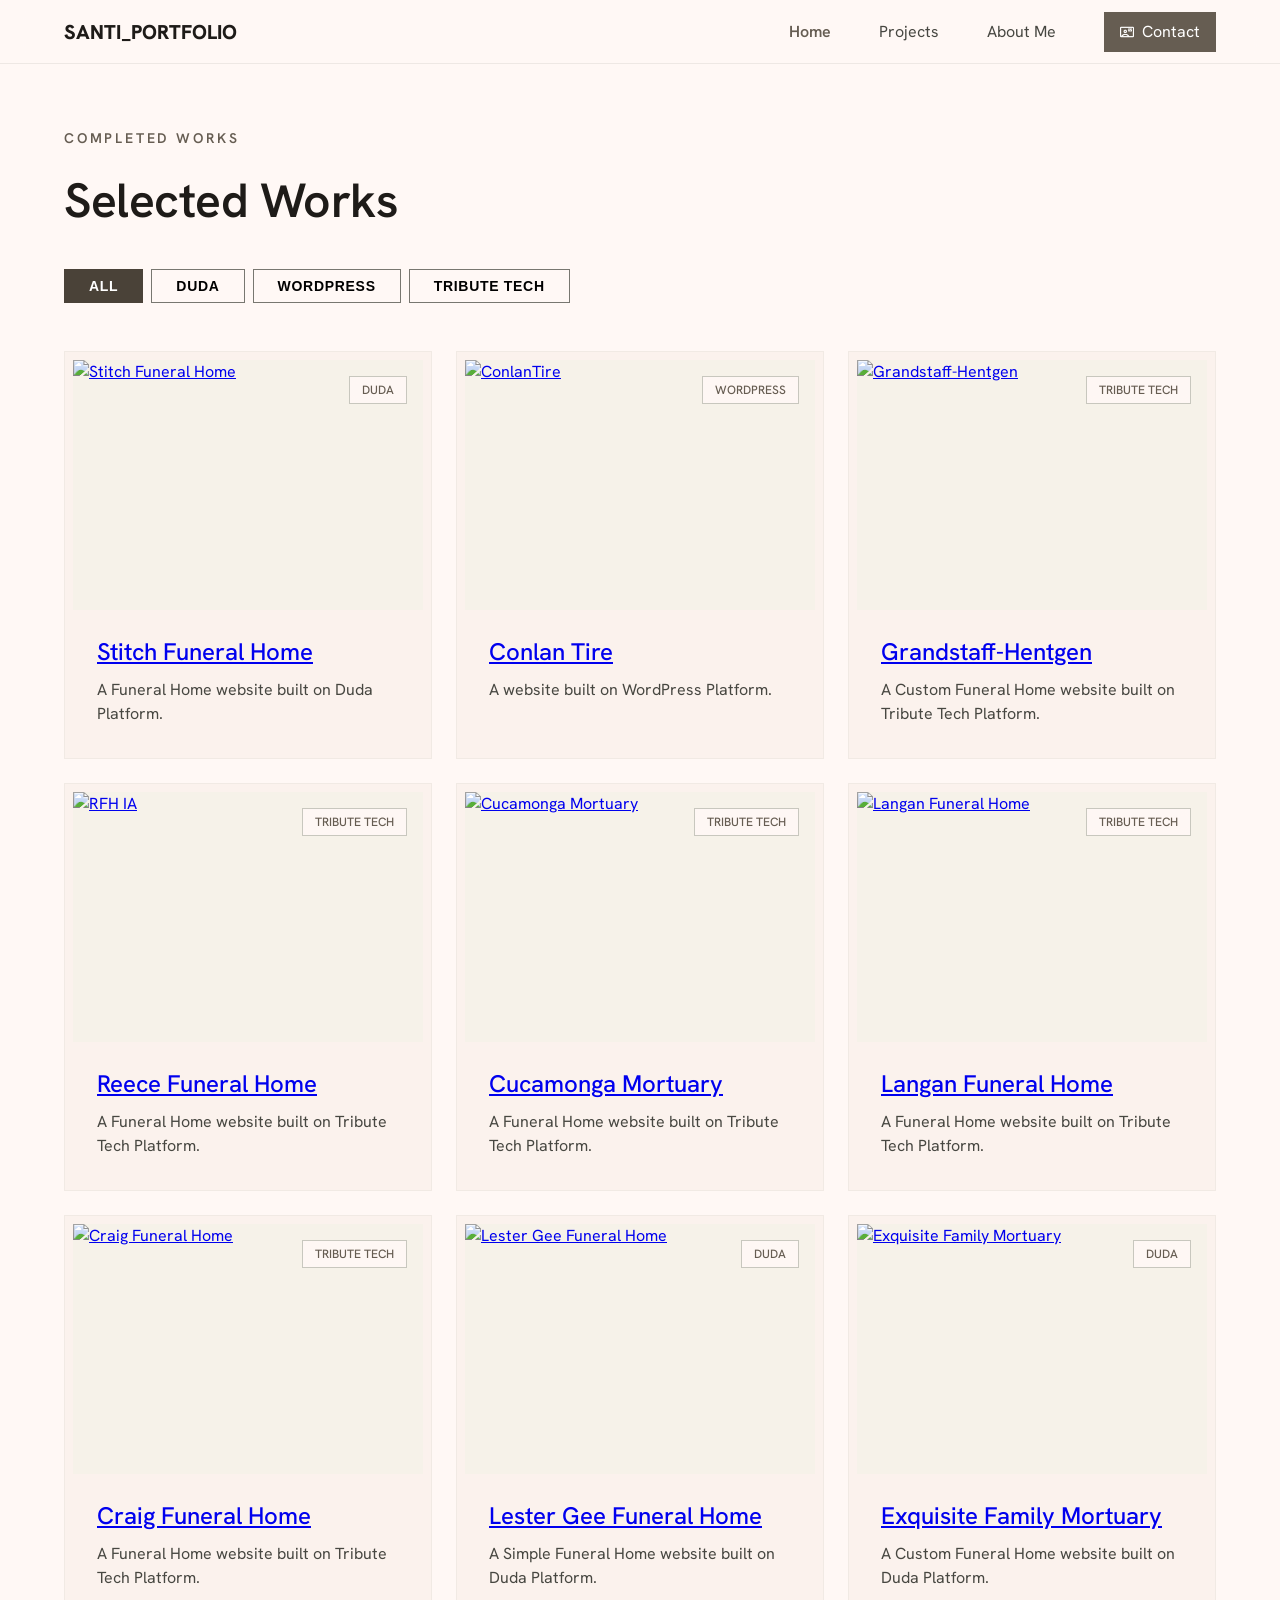
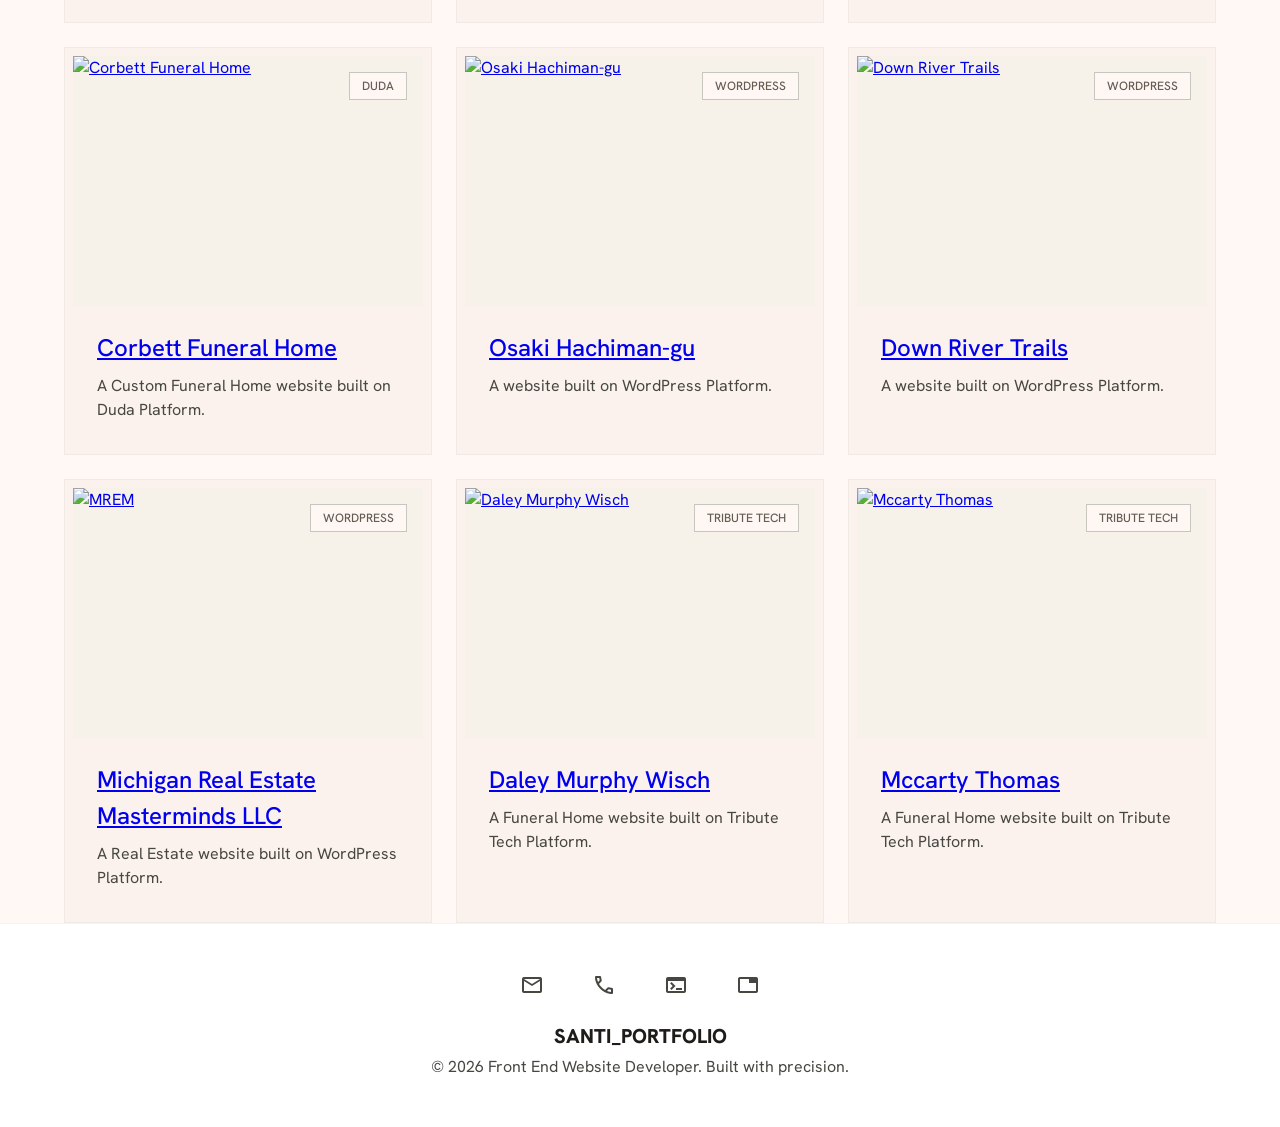
==== portfolio.html @ 379f8e72 "Add files via upload" ====
<!doctype html>

<html lang="en">
  <head>
    <meta charset="utf-8" />
    <meta content="width=device-width, initial-scale=1.0" name="viewport" />
    <title>Selected Works | Pro Portfolio</title>
    <link rel="stylesheet" href="./style2.css" />
  </head>
  <body>
    <!-- Header -->
    <header>
      <div class="logo">SANTI_PORTFOLIO</div>
      <nav class="nav-desktop">
        <a class="nav-link label-md active" href="index.html">Home</a>
        <a class="nav-link label-md" href="index.html#projects">Projects</a>
        <a class="nav-link label-md" href="index.html#info">About Me</a>
        <a class="btn-contact-nav" href="index.html#contact">
          <span class="material-symbols-outlined" style="font-size: 14px"
            >contact_mail</span
          >
          <span class="label-md">Contact</span>
        </a>
      </nav>
      <button class="menu-trigger">
        <span class="material-symbols-outlined">menu</span>
      </button>
    </header>
    <main class="container">
      <div class="gallery-header">
        <p class="archive-label">Completed Works</p>
        <h2 class="gallery-title">Selected Works</h2>
        <div class="filter-container" id="filter-container">
          <button class="filter-btn active" data-filter="all">ALL</button>
          <button class="filter-btn" data-filter="Duda">Duda</button>
          <button class="filter-btn" data-filter="WP">WordPress</button>
          <button class="filter-btn" data-filter="TT">Tribute Tech</button>
        </div>
      </div>
      <div class="project-grid" id="project-grid">
        <article class="project-card" data-category="Duda">
          <div class="project-image-wrapper">
            <a href="https://www.stithfuneralhome.com/" target="_blank" rel="noopener noreferrer">
            <img
              alt="Stitch Funeral Home"
              src="./files/stitchfh.png"
            />
            <div class="project-tag">Duda</div>
          </div>
          <div class="project-info">
              <h3 class="project-name">Stitch Funeral Home</h3></a>
            <p class="project-desc">
              A Funeral Home website built on Duda Platform.
            </p>
          </div>
        </article>

        <article class="project-card" data-category="WP">
          <div class="project-image-wrapper">
            <a href="https://conlantire.com/" target="_blank" rel="noopener noreferrer">
            <img
              alt="ConlanTire"
              src="./files/conlan.png"
            />
            <div class="project-tag">WordPress</div>
          </div>
          <div class="project-info">
              <h3 class="project-name">Conlan Tire</h3></a>
            <p class="project-desc">
              A website built on WordPress Platform.
            </p>
          </div>
        </article>

        <article class="project-card" data-category="TT">
          <div class="project-image-wrapper">
            <a href="https://www.grandstaff-hentgen.com/" target="_blank" rel="noopener noreferrer">
            <img
              alt="Grandstaff-Hentgen"
              src="./files/grandstaff.png"
            />
            <div class="project-tag">Tribute Tech</div>
          </div>
          <div class="project-info">
              <h3 class="project-name">Grandstaff-Hentgen</h3></a>
            <p class="project-desc">
              A Custom Funeral Home website built on Tribute Tech Platform.
            </p>
          </div>
        </article>

        <article class="project-card" data-category="TT">
          <div class="project-image-wrapper">
            <a href="https://www.rfh-ia.com/" target="_blank" rel="noopener noreferrer">
            <img
              alt="RFH IA"
              src="./files/reece.png"
            />
            <div class="project-tag">Tribute Tech</div>
          </div>
          <div class="project-info">
              <h3 class="project-name">Reece Funeral Home</h3></a>
            <p class="project-desc">
              A Funeral Home website built on Tribute Tech Platform.
            </p>
          </div>
        </article>

        <article class="project-card" data-category="TT">
          <div class="project-image-wrapper">
            <a href="https://www.cucamongamortuary.com/" target="_blank" rel="noopener noreferrer">
            <img
              alt="Cucamonga Mortuary"
              src="./files/cucamonga.png"
            />
            <div class="project-tag">Tribute Tech</div>
          </div>
          <div class="project-info">
              <h3 class="project-name">Cucamonga Mortuary</h3></a>
            <p class="project-desc">
              A Funeral Home website built on Tribute Tech Platform.
            </p>
          </div>
        </article>

        <article class="project-card" data-category="TT">
          <div class="project-image-wrapper">
            <a href="https://www.langanfuneralhome.com/" target="_blank" rel="noopener noreferrer">
            <img
              alt="Langan Funeral Home"
              src="./files/langan.png"
            />
            <div class="project-tag">Tribute Tech</div>
          </div>
          <div class="project-info">
              <h3 class="project-name">Langan Funeral Home</h3></a>
            <p class="project-desc">
              A Funeral Home website built on Tribute Tech Platform.
            </p>
          </div>
        </article>

                <article class="project-card" data-category="TT">
          <div class="project-image-wrapper">
            <a href="https://www.craigfuneralhome.com/" target="_blank" rel="noopener noreferrer">
            <img
              alt="Craig Funeral Home"
              src="./files/craig.png"
            />
            <div class="project-tag">Tribute Tech</div>
          </div>
          <div class="project-info">
              <h3 class="project-name">Craig Funeral Home</h3></a>
            <p class="project-desc">
              A Funeral Home website built on Tribute Tech Platform.
            </p>
          </div>
        </article>

        <article class="project-card" data-category="Duda">
          <div class="project-image-wrapper">
            <a href="https://www.lestergeefh.com/" target="_blank" rel="noopener noreferrer">
            <img
              alt="Lester Gee Funeral Home"
              src="./files/lester.png"
            />
            <div class="project-tag">Duda</div>
          </div>
          <div class="project-info">
              <h3 class="project-name">Lester Gee Funeral Home</h3></a>
            <p class="project-desc">
              A Simple Funeral Home website built on Duda Platform.
            </p>
          </div>
        </article>

        <article class="project-card" data-category="Duda">
          <div class="project-image-wrapper">
            <a href="https://www.exquisitefamilymortuary.com/" target="_blank" rel="noopener noreferrer">
            <img
              alt="Exquisite Family Mortuary"
              src="./files/exquisite.png"
            />
            <div class="project-tag">Duda</div>
          </div>
          <div class="project-info">
              <h3 class="project-name">Exquisite Family Mortuary</h3></a>
            <p class="project-desc">
              A Custom Funeral Home website built on Duda Platform.
            </p>
          </div>
        </article>        

        <article class="project-card" data-category="Duda">
          <div class="project-image-wrapper">
            <a href="https://www.corbettfuneralhome.ca/" target="_blank" rel="noopener noreferrer">
            <img
              alt="Corbett Funeral Home"
              src="./files/corbett.png"
            />
            <div class="project-tag">Duda</div>
          </div>
          <div class="project-info">
              <h3 class="project-name">Corbett Funeral Home</h3></a>
            <p class="project-desc">
              A Custom Funeral Home website built on Duda Platform.
            </p>
          </div>
        </article>        

        <article class="project-card" data-category="WP">
          <div class="project-image-wrapper">
            <a href="https://www.osakihachimangu.com/" target="_blank" rel="noopener noreferrer">
            <img
              alt="Osaki Hachiman-gu"
              src="./files/osaki.png"
            />
            <div class="project-tag">WordPress</div>
          </div>
          <div class="project-info">
              <h3 class="project-name">Osaki Hachiman-gu</h3></a>
            <p class="project-desc">
              A website built on WordPress Platform.
            </p>
          </div>
        </article>        

        <article class="project-card" data-category="WP">
          <div class="project-image-wrapper">
            <a href="https://downrivertrails.org/" target="_blank" rel="noopener noreferrer">
            <img
              alt="Down River Trails"
              src="./files/downriver.png"
            />
            <div class="project-tag">WordPress</div>
          </div>
          <div class="project-info">
              <h3 class="project-name">Down River Trails</h3></a>
            <p class="project-desc">
              A website built on WordPress Platform.
            </p>
          </div>
        </article>               

        <article class="project-card" data-category="WP">
          <div class="project-image-wrapper">
            <a href="https://michiganrealestatemastermindsllc.com/" target="_blank" rel="noopener noreferrer">
            <img
              alt="MREM"
              src="./files/mrem.png"
            />
            <div class="project-tag">WordPress</div>
          </div>
          <div class="project-info">
              <h3 class="project-name">Michigan Real Estate Masterminds LLC</h3></a>
            <p class="project-desc">
              A Real Estate website built on WordPress Platform.
            </p>
          </div>
        </article>  

        <article class="project-card" data-category="TT">
          <div class="project-image-wrapper">
            <a href="https://www.daleymurphywisch.com/" target="_blank" rel="noopener noreferrer">
            <img
              alt="Daley Murphy Wisch"
              src="./files/daley.png"
            />
            <div class="project-tag">Tribute Tech</div>
          </div>
          <div class="project-info">
              <h3 class="project-name">Daley Murphy Wisch</h3></a>
            <p class="project-desc">
              A Funeral Home website built on Tribute Tech Platform.
            </p>
          </div>
        </article>

        <article class="project-card" data-category="TT">
          <div class="project-image-wrapper">
            <a href="https://www.mccartythomas.com/" target="_blank" rel="noopener noreferrer">
            <img
              alt="Mccarty Thomas"
              src="./files/mccarty.png"
            />
            <div class="project-tag">Tribute Tech</div>
          </div>
          <div class="project-info">
              <h3 class="project-name">Mccarty Thomas</h3></a>
            <p class="project-desc">
              A Funeral Home website built on Tribute Tech Platform.
            </p>
          </div>
        </article>
        
      </div>

    </main>
    <!-- Footer -->
    <footer>
      <div class="footer-socials">
        <a href="mailto:delacruzchrissanti@yahoo.com"
          ><span class="material-symbols-outlined">mail</span></a
        >
        <a href="tel:+639163026466"
          ><span class="material-symbols-outlined">Phone</span></a
        >
        <a
          href="https://www.linkedin.com/in/chrissanti-dela-cruz-59982b242/"
          target="_blank"
          ><span class="material-symbols-outlined">Terminal</span></a
        >
        <a href="./files/Chrissanti Dela Cruz - Resume.pdf" target="_blank"
          ><span class="material-symbols-outlined">Tab</span></a
        >
      </div>
      <div class="logo label-md">SANTI_PORTFOLIO</div>
      <div class="footer-copy label-sm">
        © 2026 Front End Website Developer. Built with precision.
      </div>
    </footer>
    <!-- Bottom Nav -->
    <nav class="bottom-nav">
      <a class="bottom-nav-item active" href="./index.html">
        <span class="material-symbols-outlined">home</span>
        <span class="label-sm">Home</span>
      </a>
      <a class="bottom-nav-item" href="./index.html#projects">
        <span class="material-symbols-outlined">grid_view</span>
        <span class="label-sm">Projects</span>
      </a>
      <a class="bottom-nav-item" href="./index.html#info">
        <span class="material-symbols-outlined">person</span>
        <span class="label-sm">Info</span>
      </a>
    </nav>
    <script>
      document.addEventListener("DOMContentLoaded", () => {
        const filterBtns = document.querySelectorAll(".filter-btn");
        const projectCards = document.querySelectorAll(".project-card");

        filterBtns.forEach((btn) => {
          btn.addEventListener("click", () => {
            const filter = btn.getAttribute("data-filter");

            // Update UI state for buttons
            filterBtns.forEach((b) => b.classList.remove("active"));
            btn.classList.add("active");

            // Filter projects
            projectCards.forEach((card) => {
              card.style.opacity = "0";
              card.style.transform = "scale(0.95)";

              setTimeout(() => {
                const category = card.getAttribute("data-category");
                if (filter === "all" || category === filter) {
                  card.classList.remove("hidden");
                  setTimeout(() => {
                    card.style.opacity = "1";
                    card.style.transform = "scale(1)";
                  }, 50);
                } else {
                  card.classList.add("hidden");
                }
              }, 300);
            });
          });
        });
      });
    </script>
    <script>
      document.addEventListener("DOMContentLoaded", () => {
        const paginationBtns = document.querySelectorAll(
          ".pagination-btn:not(.prev):not(.next)",
        );
        paginationBtns.forEach((btn) => {
          btn.addEventListener("click", () => {
            if (btn.tagName === "BUTTON") {
              paginationBtns.forEach((b) => {
                b.style.background = "none";
                b.style.color = "var(--on-surface)";
                b.style.borderColor = "var(--outline)";
              });
              btn.style.background = "#4A4238";
              btn.style.color = "#ffffff";
              btn.style.borderColor = "#4A4238";
            }
          });
        });
      });
    </script>
  </body>
</html>
---- style2.css ----
@import url("https://fonts.googleapis.com/css2?family=Hanken+Grotesk:wght@400;500;600;700;800&display=swap");
@import url("https://fonts.googleapis.com/css2?family=Material+Symbols+Outlined:wght,FILL@100..700,0..1&display=swap");
/* Variables based on provided theme */
:root {
  /* Colors based on DESIGN_SYSTEM_1 */
  --primary: #5f5e5b;
  --on-primary: #ffffff;
  --secondary: #665d52;
  --on-secondary: #ffffff;
  --background: #fff8f5;
  --surface: #fff8f5;
  --surface-variant: #e9e1dc;
  --on-surface: #1e1b18;
  --on-surface-variant: #474741;
  --outline: #787770;
  --outline-variant: #c8c7be;
  --surface-container-low: #fbf2ed;
  --surface-container: #f5ece7;
  --surface-container-lowest: #ffffff;
  --tertiary-container: #f6f2e9;

  /* Spacing */
  --margin-mobile: 20px;
  --margin-desktop: 64px;
  --gutter: 24px;
  --radius: 0.125rem;
  --header-height: 64px;
}

* {
  box-sizing: border-box;
  margin: 0;
  padding: 0;
}

body {
  background-color: var(--background);
  color: var(--on-surface);
  font-family: "Hanken Grotesk", sans-serif;
  -webkit-font-smoothing: antialiased;
  line-height: 1.5;
}

.material-symbols-outlined {
  font-variation-settings:
    "FILL" 0,
    "wght" 400,
    "GRAD" 0,
    "opsz" 24;
  display: inline-block;
  vertical-align: middle;
  user-select: none;
}

/* Layout */
.container {
  max-width: 1440px;
  margin: 0 auto;
  padding: 0 var(--margin-mobile);
}

@media (min-width: 769px) {
  .container {
    padding: 0 var(--margin-desktop);
  }
}

/* TopAppBar */
/* Header */
header {
  position: fixed;
  top: 0;
  width: 100%;
  height: 64px;
  z-index: 100;
  background: rgba(255, 248, 245, 0.8);
  backdrop-filter: blur(12px);
  -webkit-backdrop-filter: blur(12px);
  border-bottom: 1px solid rgba(200, 199, 190, 0.3);
  display: flex;
  align-items: center;
  justify-content: space-between;
  padding: 0 var(--margin-mobile);
}
@media (min-width: 768px) {
  header {
    padding: 0 var(--margin-desktop);
  }
}

.logo {
  font-size: 20px;
  font-weight: 800;
}

.nav-desktop {
  display: none;
  gap: 48px;
  align-items: center;
}
@media (min-width: 768px) {
  .nav-desktop {
    display: flex;
  }
}

.nav-link {
  text-decoration: none;
  color: var(--on-surface-variant);
  transition: color 0.3s;
}
.nav-link:hover,
.nav-link.active {
  color: var(--secondary);
  font-weight: 600;
}

.btn-contact-nav {
  background: var(--secondary);
  color: var(--on-secondary);
  padding: 8px 16px;
  border-radius: var(--radius-lg);
  display: flex;
  align-items: center;
  gap: 8px;
  text-decoration: none;
  transition: transform 0.1s;
}
.btn-contact-nav:active {
  transform: scale(0.95);
}

.menu-trigger {
  display: block;
  background: none;
  border: none;
  color: var(--secondary);
  padding: 8px;
  cursor: pointer;
}
@media (min-width: 768px) {
  .menu-trigger {
    display: none;
  }
}

/* Main Content */
main {
  padding-top: 128px !important;
  padding-bottom: 96px;
}

.gallery-header {
  margin-bottom: 48px;
}

.archive-label {
  font-size: 14px;
  font-weight: 600;
  color: var(--secondary);
  text-transform: uppercase;
  letter-spacing: 0.2em;
  margin-bottom: 16px;
}

.gallery-title {
  font-size: 32px;
  font-weight: 600;
  letter-spacing: -0.01em;
  margin-bottom: 32px;
}

@media (min-width: 769px) {
  .gallery-title {
    font-size: 48px;
  }
}

/* Filters */
.filter-container {
  display: flex;
  flex-wrap: wrap;
  gap: 8px;
}

.filter-btn {
  background: none;
  border: 1px solid var(--outline);
  padding: 8px 24px;
  font-size: 14px;
  font-weight: 600;
  letter-spacing: 0.05em;
  cursor: pointer;
  transition: all 0.3s ease;
  text-transform: uppercase;
}

.filter-btn:hover {
  border-color: var(--secondary);
}

.filter-btn.active {
  background-color: #4a4238;
  color: #ffffff;
  border-color: #4a4238;
}

/* Grid */
.project-grid {
  display: grid;
  grid-template-columns: 1fr;
  gap: var(--gutter);
}

@media (min-width: 769px) {
  .project-grid {
    grid-template-columns: repeat(2, 1fr);
  }
}

@media (min-width: 1024px) {
  .project-grid {
    grid-template-columns: repeat(3, 1fr);
  }
}

/* Project Card */
.project-card {
  background-color: var(--surface-container-low);
  border: 1px solid rgba(200, 199, 190, 0.2);
  padding: 8px;
  transition:
    transform 0.4s cubic-bezier(0.2, 0, 0, 1),
    opacity 0.4s ease;
  display: flex;
  flex-direction: column;
}

.project-card:hover {
  transform: translateY(-8px);
  border-color: rgba(102, 93, 82, 0.4);
}

.project-image-wrapper {
  position: relative;
  height: 250px;
  overflow: hidden;
  background-color: var(--tertiary-container);
}

.project-image-wrapper img {
  width: 100%;
  height: 100%;
  object-fit: cover;
  transition: transform 0.7s ease;
}

.project-card:hover .project-image-wrapper img {
  transform: scale(1.05);
}

.project-tag {
  position: absolute;
  top: 16px;
  right: 16px;
  background-color: rgba(255, 248, 245, 0.9);
  backdrop-filter: blur(4px);
  padding: 4px 12px;
  font-size: 12px;
  font-weight: 500;
  color: var(--secondary);
  border: 1px solid var(--outline-variant);
  text-transform: uppercase;
}

.project-info {
  padding: 24px;
}

.project-name {
  font-size: 24px;
  font-weight: 500;
  margin-bottom: 8px;
}

.project-desc {
  font-size: 16px;
  color: var(--on-surface-variant);
  display: -webkit-box;
  -webkit-line-clamp: 2;
  -webkit-box-orient: vertical;
  overflow: hidden;
}

/* Footer */
footer {
  background: var(--surface-container-lowest);
  border-top: 1px solid rgba(200, 199, 190, 0.2);
  padding: 48px var(--margin-mobile);
  display: flex;
  flex-direction: column;
  align-items: center;
  margin-bottom: 64px;
}
@media (min-width: 768px) {
  footer {
    margin-bottom: 0;
  }
}

.footer-socials {
  display: flex;
  gap: 48px;
  margin-bottom: 24px;
}
.footer-socials a {
  color: var(--on-surface-variant);
  transition: color 0.3s;
}
.footer-socials a:hover {
  color: var(--secondary);
}

.footer-copy {
  color: var(--on-surface-variant);
  text-align: center;
  margin-top: 4px;
}

/* Mobile Bottom Nav */
.bottom-nav {
  position: fixed;
  bottom: 0;
  left: 0;
  width: 100%;
  display: flex;
  justify-content: space-around;
  align-items: center;
  padding: 8px 0;
  background: var(--surface-container);
  border-top: 1px solid rgba(200, 199, 190, 0.3);
  z-index: 100;
}
@media (min-width: 768px) {
  .bottom-nav {
    display: none;
  }
}

.bottom-nav-item {
  display: flex;
  flex-direction: column;
  align-items: center;
  text-decoration: none;
  color: var(--on-surface-variant);
  padding: 4px 0;
  flex: 1;
}
.bottom-nav-item.active {
  color: var(--secondary);
}
.bottom-nav-item span:last-child {
  font-size: 12px;
  margin-top: 4px;
}

.hidden {
  display: none !important;
}
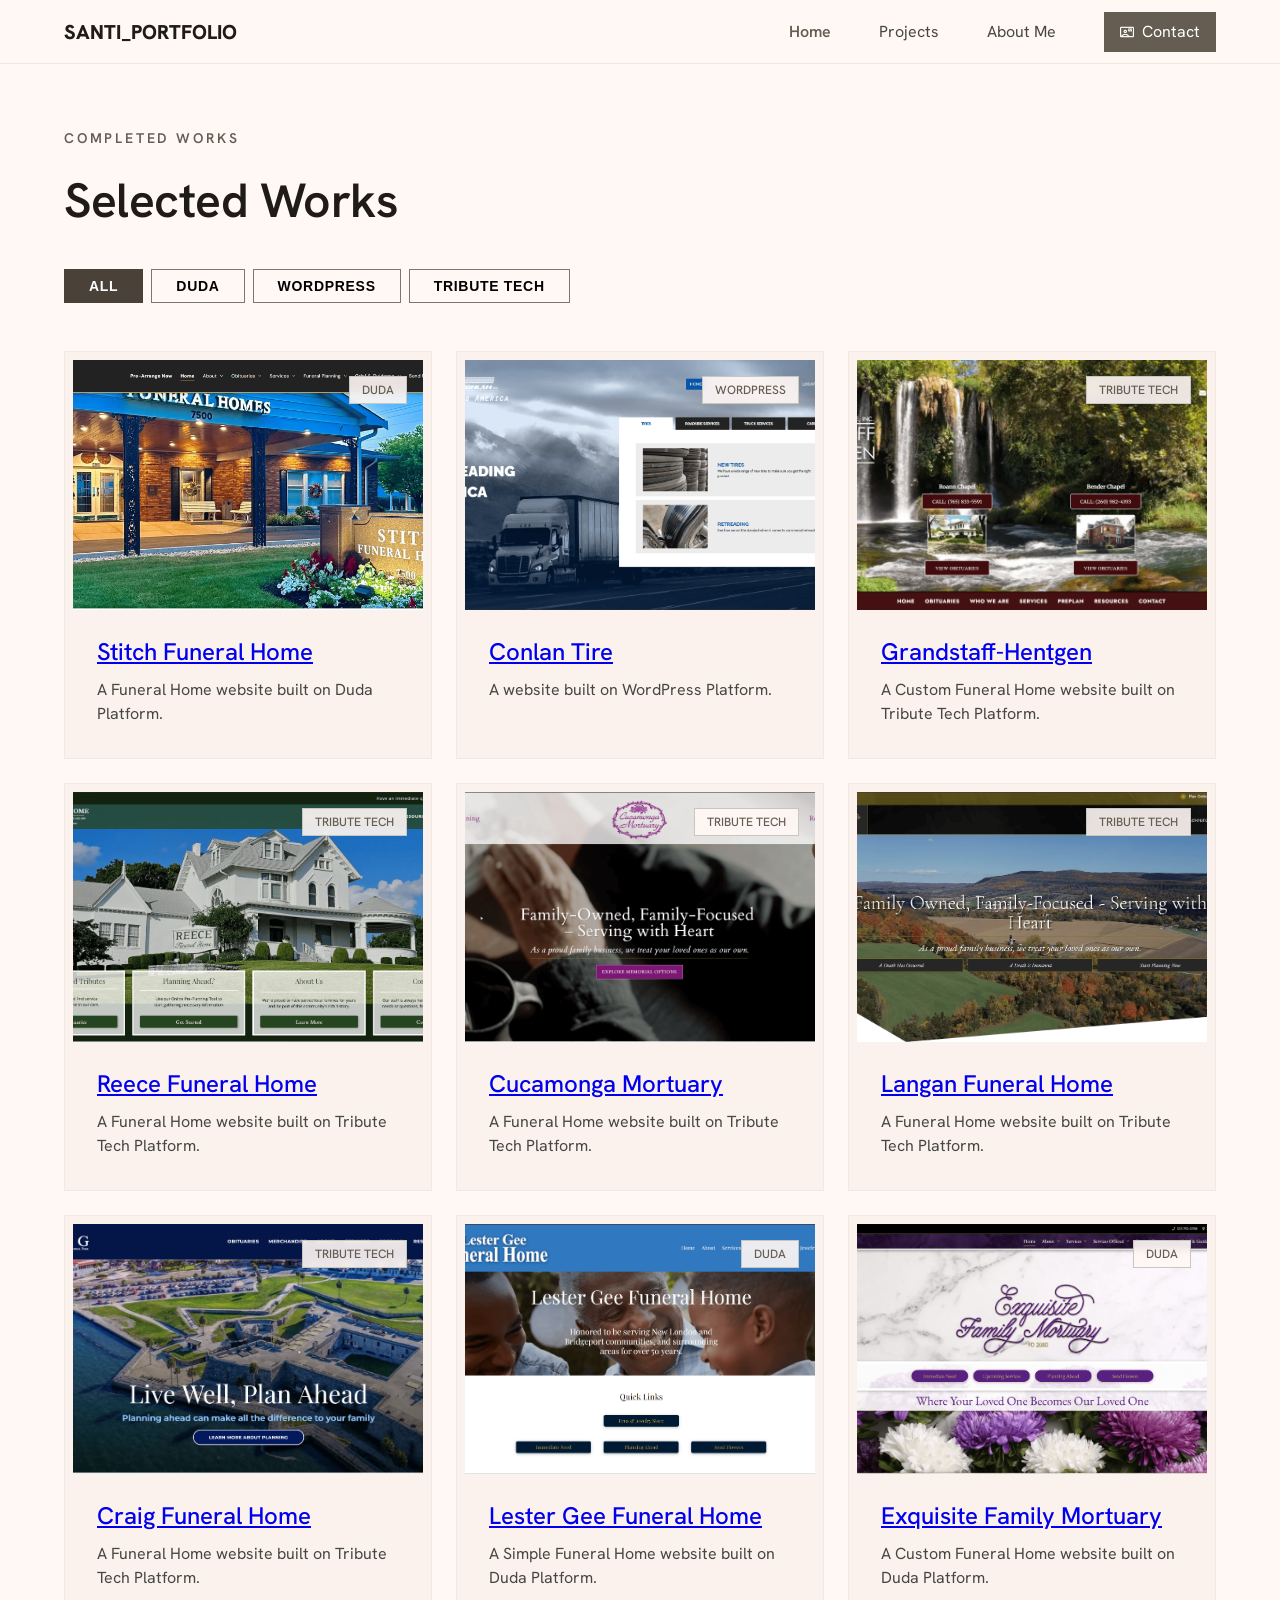
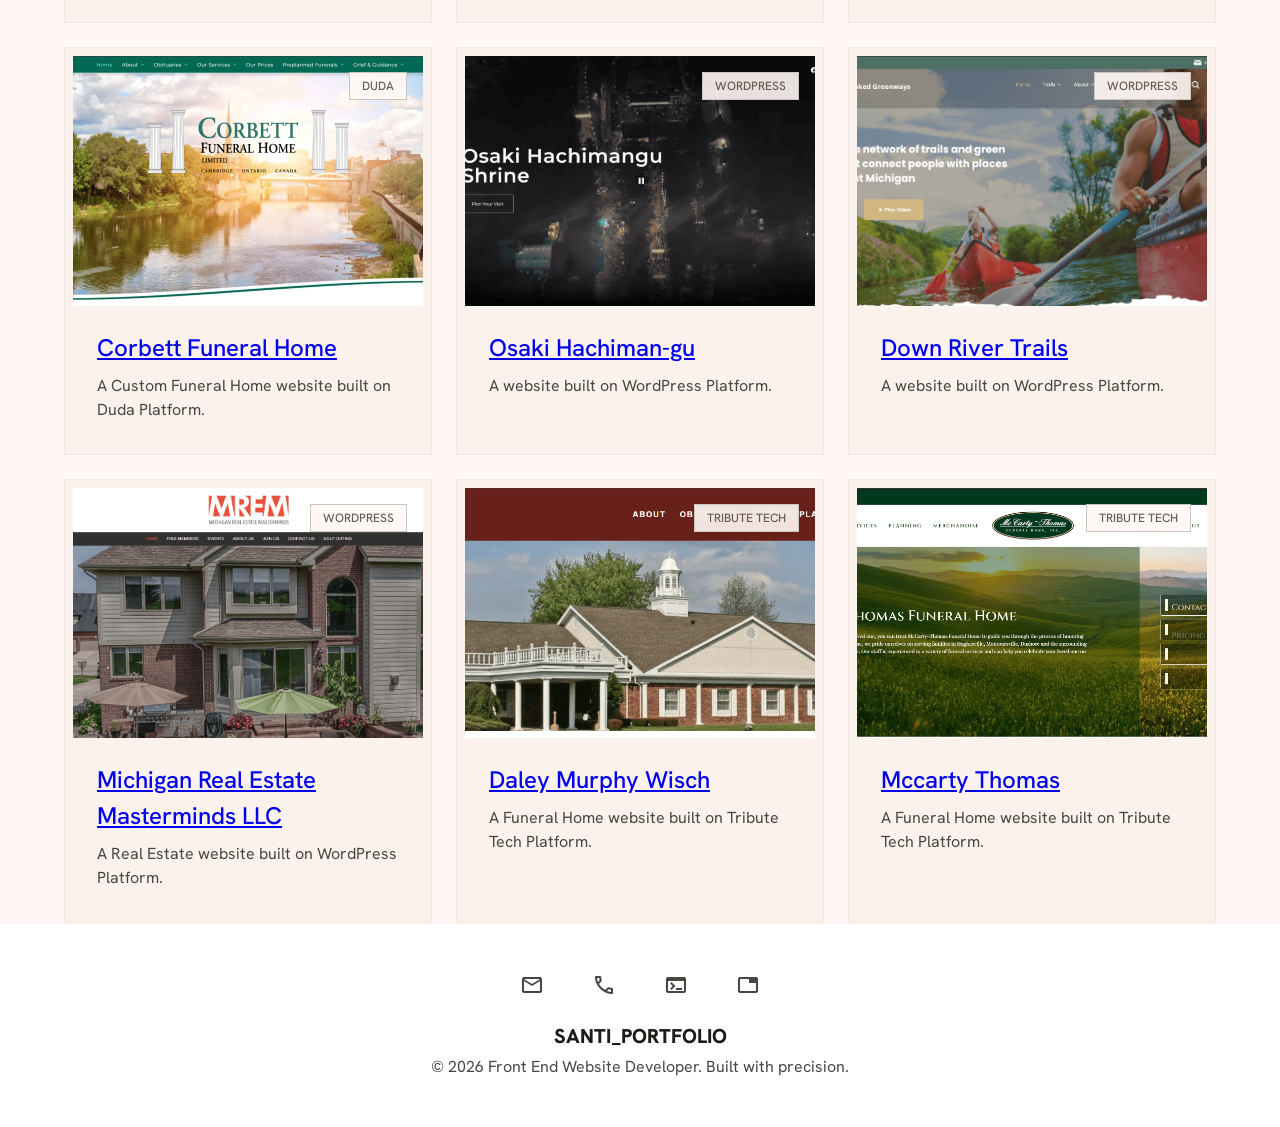
==== commit d4c6c948: "Update portfolio.html" ====
--- a/portfolio.html
+++ b/portfolio.html
@@ -22,9 +22,11 @@
           <span class="label-md">Contact</span>
         </a>
       </nav>
+      <!--
       <button class="menu-trigger">
         <span class="material-symbols-outlined">menu</span>
       </button>
+      -->
     </header>
     <main class="container">
       <div class="gallery-header">
